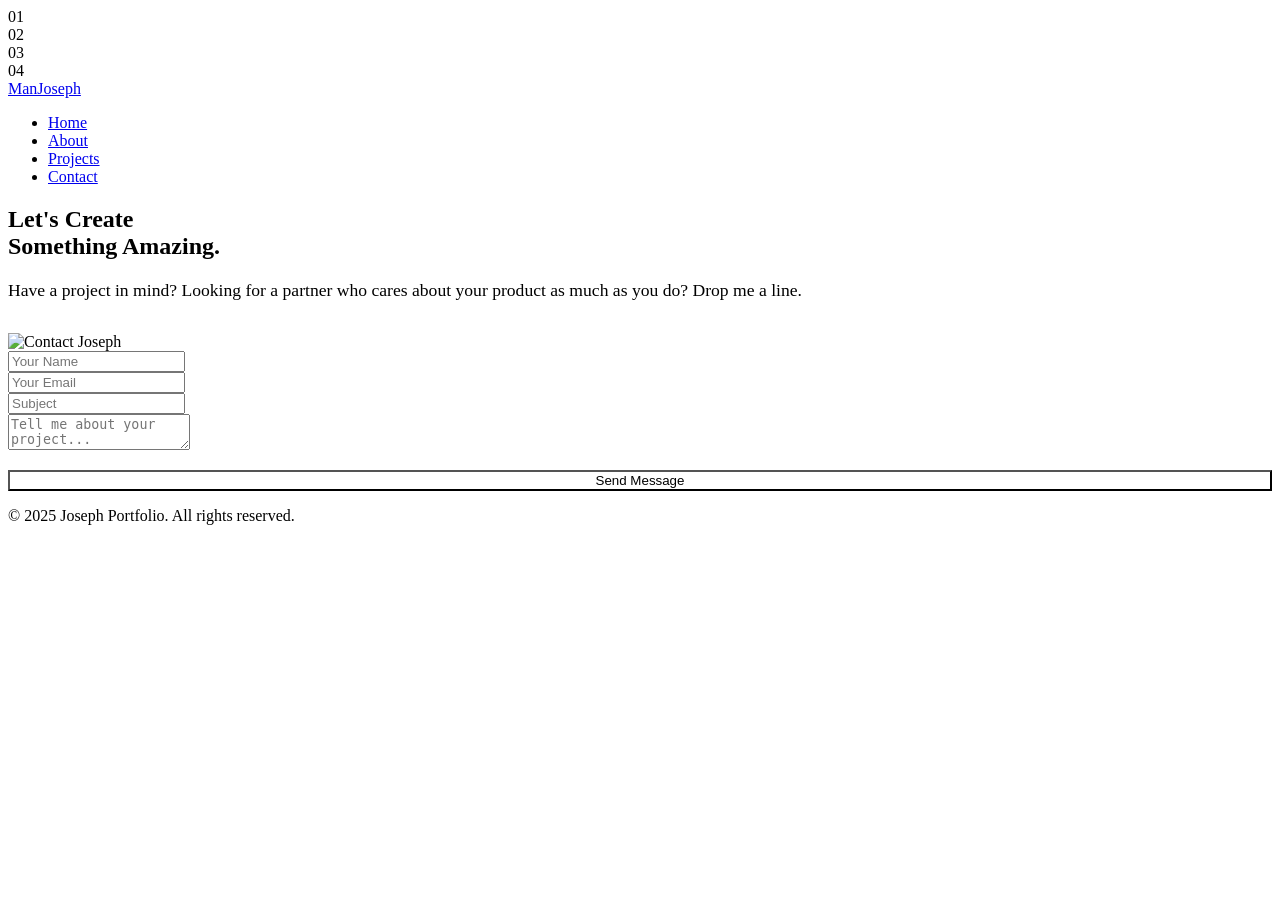
==== contacts.html @ 35edd98f "Update showcased projects to MYESolution, Hameau des Jeunes, and My Portfolio" ====
<!DOCTYPE html>
<html lang="en">
<head>
    <meta charset="UTF-8">
    <meta name="viewport" content="width=device-width, initial-scale=1.0">
    <link rel="apple-touch-icon" sizes="180x180" href="favs/apple-touch-icon.png">
    <link rel="icon" type="image/png" sizes="32x32" href="favs/favicon-32x32.png">
    <link rel="icon" type="image/png" sizes="16x16" href="favs/favicon-16x16.png">
    <link rel="icon" href="favs/favicon.ico">
    <title>Contact Me - Joseph Portfolio</title>
    <link rel="stylesheet" href="https://cdnjs.cloudflare.com/ajax/libs/font-awesome/7.0.1/css/all.min.css">
    <link rel="stylesheet" href="styles.css">
    <script src="https://cdnjs.cloudflare.com/ajax/libs/dompurify/2.4.0/purify.min.js"></script>
    <script type="text/javascript"
        src="https://cdn.jsdelivr.net/npm/@emailjs/browser@4/dist/email.min.js">
    </script>
    <script type="text/javascript">
        (function(){
            emailjs.init({
                publicKey: "JKE67ChogsgQmT72n",
            });
        })();
    </script>
</head>
<body>
    <!-- Fixed Sidebars -->
    <div class="side-socials">
        <a href="https://github.com/ManJoseph" target="_blank"><i class="fa-brands fa-github"></i></a>
        <a href="https://www.linkedin.com/in/manjoseph/" target="_blank"><i class="fa-brands fa-linkedin-in"></i></a>
        <a href="mailto:josephmanizabayo7@gmail.com"><i class="fa-solid fa-envelope"></i></a>
    </div>

    <!-- Added data-target but contacts usually doesn't have sections? 
         Kept it simple or mapped to sections if they existed. 
         Since contact is one page, maybe map to parts of it or just static.
         User wanted "numbers to slide". Assuming purely scroll spy if sections exist. 
    -->
    <div class="page-progress">
        <div class="progress-item">01</div>
        <div class="progress-item">02</div>
        <div class="progress-item">03</div>
        <div class="progress-item active" data-target=".contact-hero">04</div>
    </div>

    <!-- Navigation -->
    <nav class="navbar">
        <a href="index.html" class="logo">ManJoseph</a>
        <div class="hamburger">
            <i class="fa-solid fa-bars"></i>
        </div>
        <ul class="nav-links">
            <li><a href="index.html#home">Home</a></li>
            <li><a href="index.html#about">About</a></li>
            <li><a href="projects.html">Projects</a></li>
            <li><a href="contacts.html" class="active">Contact</a></li>
        </ul>
    </nav>

    <section class="contact-hero reveal active">
        <!-- Split Layout: Content Left, Form Right -->
         <div class="contact-content">
            <h1>Let's Create<br>Something Amazing.</h1>
            <p style="color: var(--text-muted); margin-bottom: 2rem; font-size: 1.1rem;">
                Have a project in mind? Looking for a partner who cares about your product as much as you do? Drop me a line.
            </p>
            <!-- Restored Contact Image -->
            <div class="contact-visual">
                <img src="profile-contacts.jpg" alt="Contact Joseph" class="contact-img">
            </div>
         </div>

        <div class="contact-form-container">
            <form class="contact-form" id="contactForm" method="POST">
                <div class="form-group">
                    <input type="text" 
                           id="name" 
                           name="name" 
                           placeholder="Your Name" 
                           pattern="^[a-zA-Z\s]{2,50}$"
                           title="Please enter a valid name (2-50 characters, letters only)"
                           required>
                </div>
                <div class="form-group">
                    <input type="email" 
                           id="email" 
                           name="email" 
                           placeholder="Your Email"
                           pattern="[a-z0-9._%+-]+@[a-z0-9.-]+\.[a-z]{2,}$"
                           title="Please enter a valid email address"
                           required>
                </div>
                <div class="form-group">
                    <input type="text" 
                           id="subject" 
                           name="subject" 
                           placeholder="Subject"
                           maxlength="100"
                           pattern="^[a-zA-Z0-9\s\-_,\.]{2,100}$"
                           title="Please enter a valid subject (2-100 characters)"
                           required>
                </div>
                <div class="form-group">
                    <textarea id="message" 
                              name="message" 
                              placeholder="Tell me about your project..."
                              maxlength="1000"
                              required></textarea>
                </div>
                <button type="submit" class="cta-button" style="background: transparent; width: 100%; margin-top: 1rem;">Send Message</button>
            </form>
        </div>
    </section>

    <!-- Restored Footer with Social Links -->
    <footer>
        <p>&copy; 2025 Joseph Portfolio. All rights reserved.</p>
        <div class="social-links">
            <a href="https://github.com/ManJoseph" target="_blank"><i class="fa-brands fa-github"></i></a>
            <a href="https://www.linkedin.com/in/manjoseph/" target="_blank"><i class="fa-brands fa-linkedin-in"></i></a>
            <a href="https://www.instagram.com/man.jo.se.ph/" target="_blank"><i class="fa-brands fa-instagram"></i></a>
            <a href="https://wa.me/250784461730?text=Hello%20I%20found%20your%20website!" target="_blank"><i class="fa-brands fa-whatsapp"></i></a>
        </div>
    </footer>

    <!-- Toast Container -->
    <div class="toast-container"></div>
    <script src="contacts.js"></script>
    <script src="script.js"></script>
</body>
</html>
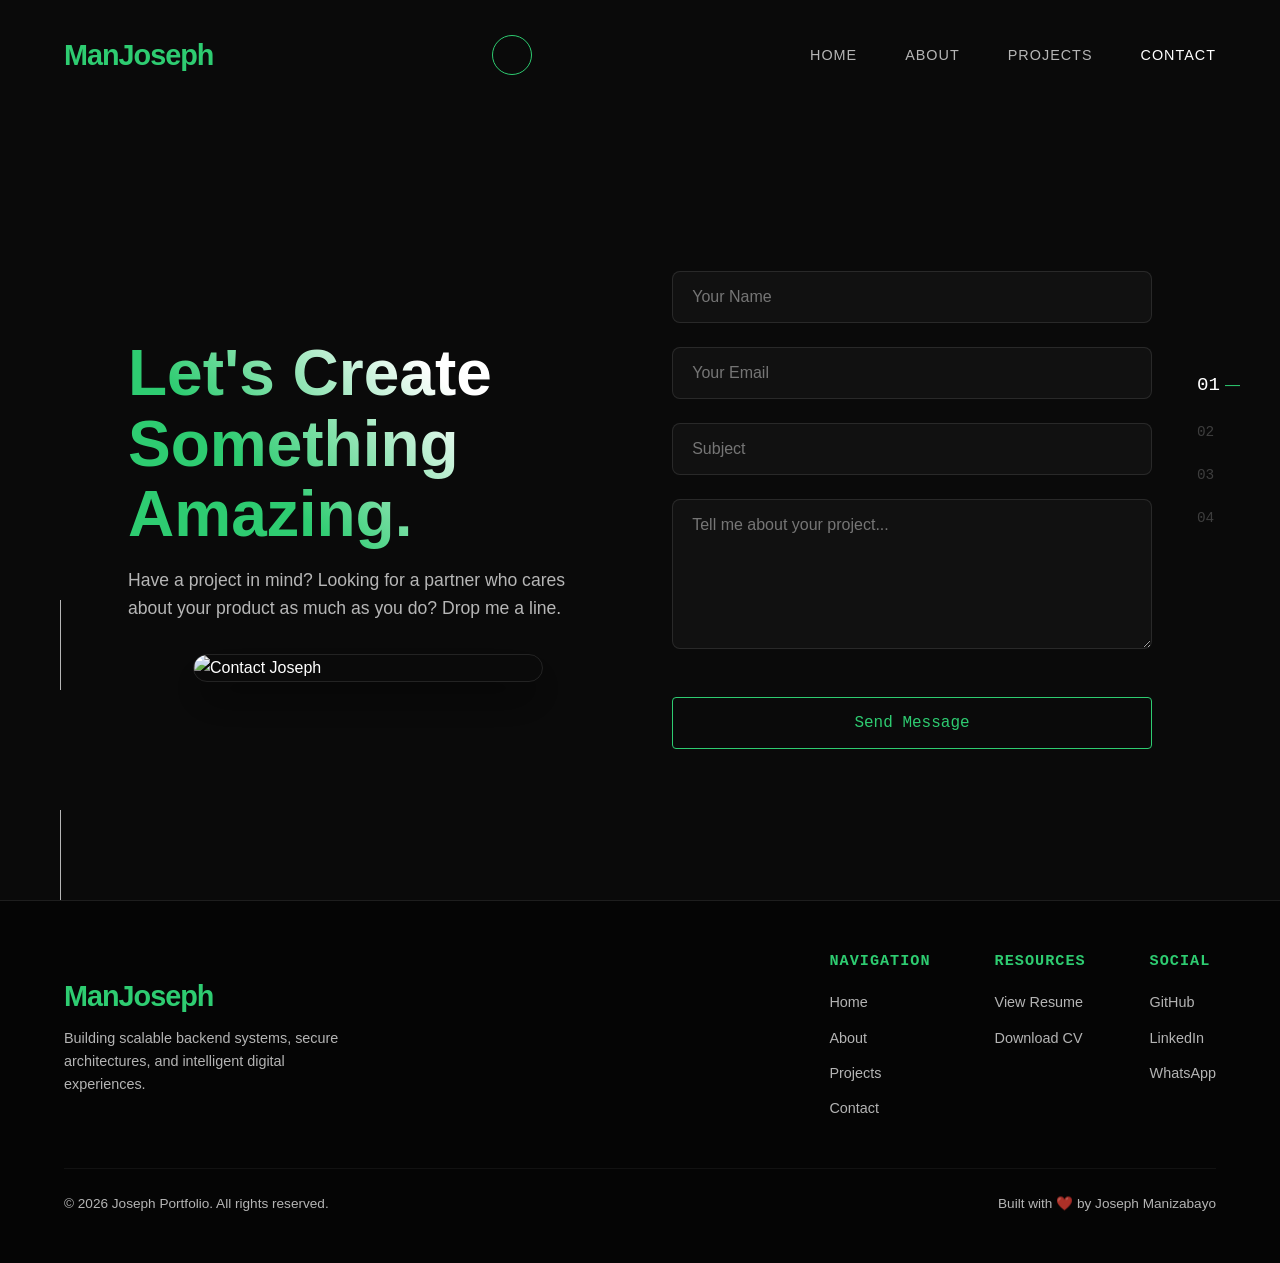
==== commit 5e7c245f: "Expand portfolio: add experience, skills, certifications, timeline, FAQs, and dark/light theme toggl" ====
--- a/contacts.html
+++ b/contacts.html
@@ -45,8 +45,13 @@
     <!-- Navigation -->
     <nav class="navbar">
         <a href="index.html" class="logo">ManJoseph</a>
-        <div class="hamburger">
-            <i class="fa-solid fa-bars"></i>
+        <div class="nav-actions">
+            <button id="themeToggle" class="theme-toggle-btn" aria-label="Toggle theme">
+                <i class="fa-solid fa-sun"></i>
+            </button>
+            <div class="hamburger">
+                <i class="fa-solid fa-bars"></i>
+            </div>
         </div>
         <ul class="nav-links">
             <li><a href="index.html#home">Home</a></li>
@@ -111,14 +116,43 @@
         </div>
     </section>
 
-    <!-- Restored Footer with Social Links -->
+    <!-- Expanded Footer -->
     <footer>
-        <p>&copy; 2025 Joseph Portfolio. All rights reserved.</p>
-        <div class="social-links">
-            <a href="https://github.com/ManJoseph" target="_blank"><i class="fa-brands fa-github"></i></a>
-            <a href="https://www.linkedin.com/in/manjoseph/" target="_blank"><i class="fa-brands fa-linkedin-in"></i></a>
-            <a href="https://www.instagram.com/man.jo.se.ph/" target="_blank"><i class="fa-brands fa-instagram"></i></a>
-            <a href="https://wa.me/250784461730?text=Hello%20I%20found%20your%20website!" target="_blank"><i class="fa-brands fa-whatsapp"></i></a>
+        <div class="footer-content">
+            <div class="footer-brand">
+                <a href="index.html" class="logo">ManJoseph</a>
+                <p>Building scalable backend systems, secure architectures, and intelligent digital experiences.</p>
+            </div>
+            <div class="footer-links-grid">
+                <div class="footer-col">
+                    <h4>Navigation</h4>
+                    <ul>
+                        <li><a href="index.html#home">Home</a></li>
+                        <li><a href="index.html#about">About</a></li>
+                        <li><a href="projects.html">Projects</a></li>
+                        <li><a href="contacts.html">Contact</a></li>
+                    </ul>
+                </div>
+                <div class="footer-col">
+                    <h4>Resources</h4>
+                    <ul>
+                        <li><a href="resume.pdf" target="_blank">View Resume</a></li>
+                        <li><a href="resume.pdf" download>Download CV</a></li>
+                    </ul>
+                </div>
+                <div class="footer-col">
+                    <h4>Social</h4>
+                    <ul>
+                        <li><a href="https://github.com/ManJoseph" target="_blank">GitHub</a></li>
+                        <li><a href="https://www.linkedin.com/in/manjoseph/" target="_blank">LinkedIn</a></li>
+                        <li><a href="https://wa.me/250784461730" target="_blank">WhatsApp</a></li>
+                    </ul>
+                </div>
+            </div>
+        </div>
+        <div class="footer-bottom">
+            <p>&copy; 2026 Joseph Portfolio. All rights reserved.</p>
+            <p>Built with ❤️ by Joseph Manizabayo</p>
         </div>
     </footer>
 
--- a/styles.css
+++ b/styles.css
@@ -0,0 +1,1196 @@
+*{margin: 0;
+padding: 0;
+box-sizing: border-box;
+font-family: 'Segoe UI', sans-serif; }
+
+:root{
+    --dark-bg: #0a0a0a;
+    --darker-bg: #050505;
+    --accent: #2ecc71;
+    --accent-glow: rgba(46, 204, 113, 0.4);
+    --text: #ffffff;
+    --text-muted: rgba(255, 255, 255, 0.7);
+    --card-bg: rgba(255,255,255,0.03);
+    --card-border: rgba(255,255,255,0.05);
+}
+
+html {
+    scroll-behavior: smooth;
+}
+
+body{
+    background-color: var(--dark-bg);
+    color: var(--text);
+    line-height: 1.6;
+    overflow-x: hidden;
+}
+
+/* Custom Scrollbar */
+::-webkit-scrollbar {
+    width: 8px;
+}
+::-webkit-scrollbar-track {
+    background: var(--darker-bg); 
+}
+::-webkit-scrollbar-thumb {
+    background: #333; 
+    border-radius: 4px;
+}
+::-webkit-scrollbar-thumb:hover {
+    background: var(--accent); 
+}
+
+/* Navigation - Minimal */
+.navbar{
+  position: fixed;
+  top:0;
+  width: 100%;
+  padding: 2rem 5%;
+  display: flex;
+  justify-content: space-between;
+  align-items: center;
+  background: transparent;
+  z-index: 1000;
+  transition: all 0.3s ease;
+} 
+
+.navbar.scrolled {
+    background: rgba(10,10,10,0.9);
+    backdrop-filter: blur(10px);
+    padding: 1.5rem 5%;
+    border-bottom: 1px solid rgba(255,255,255,0.05);
+}
+
+.logo{
+    font-size:1.8rem;
+    font-weight:700;
+    color: var(--accent);
+    text-decoration: none;
+    letter-spacing: -1px;
+}
+
+/* ... */
+
+.hero h1 {
+    font-size: 5rem;
+    line-height: 1.1;
+    margin-bottom: 1.5rem;
+    font-weight: 800;
+    letter-spacing: -2px;
+    background: linear-gradient(45deg, var(--accent) 30%, #ffffff 70%);
+    -webkit-background-clip: text;
+    background-clip: text;
+    -webkit-text-fill-color: transparent;
+}
+
+/* ... */
+
+.project-title {
+    font-size: 3.5rem;
+    line-height: 1.1;
+    margin-bottom: 1.5rem;
+    background: linear-gradient(45deg, var(--accent) 30%, #ffffff 70%);
+    -webkit-background-clip: text;
+    background-clip: text;
+    -webkit-text-fill-color: transparent;
+}
+
+/* ... */
+
+.contact-hero h1 {
+     background: linear-gradient(45deg, var(--accent) 30%, #ffffff 70%);
+     -webkit-background-clip: text;
+    background-clip: text;
+     -webkit-text-fill-color: transparent;
+     font-size: 4rem;
+     line-height: 1.1;
+     margin-bottom: 1rem;
+}
+
+.nav-links{
+    display: flex;
+    gap: 3rem;
+    list-style: none;
+}
+
+.nav-links a{
+    color: var(--text-muted);
+    text-decoration: none;
+    font-weight: 500;
+    transition: all 0.3s ease;
+    font-size: 0.9rem;
+    text-transform: uppercase;
+    letter-spacing: 1px;
+}
+
+.nav-links a:hover, .nav-links a.active{
+    color: var(--text);
+}
+
+/* Fixed Sidebars */
+.side-socials {
+    position: fixed;
+    left: 40px;
+    bottom: 0;
+    width: 40px;
+    display: flex;
+    flex-direction: column;
+    align-items: center;
+    gap: 20px;
+    z-index: 100;
+}
+
+.side-socials::before {
+    content: '';
+    width: 1px;
+    height: 90px;
+    background-color: var(--text-muted);
+    display: block;
+    margin-bottom: 20px;
+}
+
+.side-socials::after {
+    content: '';
+    width: 1px;
+    height: 90px;
+    background-color: var(--text-muted);
+    display: block;
+    margin-top: 20px;
+}
+
+.side-socials a {
+    color: var(--text-muted);
+    font-size: 1.2rem;
+    transition: all 0.3s ease;
+}
+
+.side-socials a:hover {
+    color: var(--accent);
+    transform: translateY(-3px);
+}
+
+/* Footer */
+footer{
+    background: var(--darker-bg);
+    padding: 3rem 5%;
+    text-align:center;
+    border-top: 1px solid rgba(255,255,255,0.1);
+}
+
+.social-links{
+    margin-top: 1.5rem;
+    display: flex;
+    justify-content: center;
+    gap: 2rem;
+}
+
+.social-links a {
+    color: var(--text-muted);
+    font-size: 1.5rem;
+    transition: all 0.3s ease;
+    display: flex;
+    align-items: center;
+    justify-content: center;
+    width: 45px;
+    height: 45px;
+    border-radius: 50%;
+    border: 1px solid rgba(255,255,255,0.1);
+    background: rgba(255,255,255,0.05);
+}
+
+.social-links a:hover {
+    color: var(--accent);
+    border-color: var(--accent);
+    transform: translateY(-5px);
+    box-shadow: 0 5px 15px var(--accent-glow);
+}
+
+.page-progress {
+    position: fixed;
+    right: 40px;
+    top: 50%;
+    transform: translateY(-50%);
+    display: flex;
+    flex-direction: column;
+    gap: 20px;
+    z-index: 100;
+}
+
+.progress-item {
+    font-family: 'Courier New', monospace;
+    font-size: 0.9rem;
+    color: var(--text-muted);
+    position: relative;
+    padding-right: 20px;
+    transition: all 0.3s ease;
+    cursor: default;
+    opacity: 0.3;
+}
+
+.progress-item::after {
+    content: '';
+    position: absolute;
+    right: 0;
+    top: 50%;
+    width: 0;
+    height: 1px;
+    background: var(--accent);
+    transition: all 0.3s ease;
+}
+
+.progress-item.active {
+    color: var(--text);
+    font-size: 1.2rem;
+    opacity: 1;
+}
+
+.progress-item.active::after {
+    width: 15px;
+}
+
+/* Animations */
+.reveal {
+    opacity: 0;
+    transform: translateY(30px);
+    transition: all 0.8s ease;
+}
+
+.reveal.active {
+    opacity: 1;
+    transform: translateY(0);
+}
+
+@keyframes float {
+    0%, 100% { transform: translateY(0); }
+    50% { transform: translateY(-15px); }
+}
+
+/* Hero Section */
+.hero {
+    min-height: 100vh;
+    display: flex;
+    align-items: center;
+    justify-content: center;
+    gap: 4rem;
+    padding: 120px 10% 0; 
+    background: radial-gradient(circle at 80% 20%, rgba(46, 204, 113, 0.1) 0%, transparent 40%);
+    position: relative;
+    text-align: left;
+}
+
+.hero-content {
+    flex: 1;
+    max-width: 600px;
+}
+
+.hero-image-container {
+    flex: 0.8;
+    display: flex;
+    justify-content: center;
+    align-items: center;
+    position: relative;
+}
+
+.profile-img {
+    width: 350px;
+    height: 350px;
+    border-radius: 50%;
+    object-fit: cover;
+    border: 3px solid var(--accent);
+    box-shadow: 0 0 50px var(--accent-glow);
+    animation: float 6s ease-in-out infinite;
+    filter: grayscale(20%);
+    transition: all 0.3s ease;
+}
+
+.profile-img:hover {
+    filter: none;
+    transform: scale(1.02);
+}
+
+.hero-greeting {
+    color: var(--accent);
+    font-family: 'Courier New', monospace;
+    font-size: 1.1rem;
+    margin-bottom: 1.5rem;
+}
+
+.hero h1 {
+    font-size: 5rem;
+    line-height: 1.1;
+    margin-bottom: 1.5rem;
+    font-weight: 800;
+    letter-spacing: -2px;
+}
+
+.hero-subtitle {
+    font-size: 1.2rem;
+    color: var(--text-muted);
+    max-width: 500px;
+    margin-bottom: 3rem;
+}
+
+.cta-button {
+    display: inline-block;
+    padding: 1rem 2.5rem;
+    border: 1px solid var(--accent);
+    color: var(--accent);
+    border-radius: 4px;
+    text-decoration: none;
+    font-family: 'Courier New', monospace;
+    font-size: 1rem;
+    transition: all 0.3s ease;
+}
+
+.cta-button:hover {
+    background: rgba(46, 204, 113, 0.1);
+    box-shadow: 0 0 20px var(--accent-glow);
+}
+
+/* Immersive Section Styles */
+.immersive-section {
+    min-height: 100vh;
+    padding: 5rem 10%;
+    display: flex;
+    flex-direction: column;
+    justify-content: center;
+}
+
+.immersive-section h2 {
+    font-size: 3rem;
+    margin-bottom: 4rem;
+    position: relative;
+    display: inline-block;
+}
+
+.immersive-section h2::before {
+    content: '01.'; 
+    position: absolute;
+    top: -20px;
+    left: -30px;
+    font-size: 1.5rem;
+    font-family: 'Courier New', monospace;
+    color: var(--accent);
+}
+
+/* Grid Layouts for Skills/Certs */
+.skills-grid {
+    display: grid;
+    grid-template-columns: repeat(auto-fit, minmax(280px, 1fr));
+    gap: 2rem;
+}
+
+.skill-card {
+    padding: 2.5rem;
+    background: var(--card-bg);
+    border: 1px solid var(--card-border);
+    border-radius: 4px;
+    transition: all 0.3s ease;
+}
+
+.skill-card:hover {
+    transform: translateY(-5px);
+    border-color: var(--accent);
+    background: rgba(46, 204, 113, 0.05);
+}
+
+.skill-card i {
+    font-size: 2.5rem;
+    color: var(--accent);
+    margin-bottom: 1.5rem;
+}
+
+/* Project Showcase Styles */
+/* Project Showcase Styles */
+.project-showcase {
+    min-height: 100vh;
+    padding: 0 10%;
+    display: flex;
+    align-items: center;
+    gap: 4rem;
+    border-bottom: 1px solid rgba(255,255,255,0.02);
+}
+
+.project-showcase:first-of-type {
+    padding-top: 120px; /* Clear fixed navbar */
+}
+
+.project-showcase:nth-child(even) {
+    flex-direction: row-reverse;
+}
+
+.showcase-content {
+    flex: 1;
+}
+
+.project-label {
+    color: var(--accent);
+    font-family: 'Courier New', monospace;
+    font-size: 1rem;
+    margin-bottom: 1rem;
+    display: block;
+}
+
+.project-title {
+    font-size: 3.5rem;
+    line-height: 1.1;
+    margin-bottom: 1.5rem;
+}
+
+.project-desc {
+    color: var(--text-muted);
+    font-size: 1.1rem;
+    margin-bottom: 2rem;
+}
+
+.project-tech {
+    display: flex;
+    flex-wrap: wrap;
+    gap: 1rem;
+    margin-bottom: 3rem;
+}
+
+.tech-pill {
+    padding: 0.5rem 1.2rem;
+    border-radius: 50px;
+    background: rgba(255,255,255,0.05);
+    color: var(--text-muted);
+    font-size: 0.9rem;
+    border: 1px solid rgba(255,255,255,0.05);
+    transition: all 0.2s ease;
+}
+
+.tech-pill:hover {
+    border-color: var(--accent);
+    color: var(--accent);
+}
+
+.showcase-image {
+    flex: 1.2;
+    position: relative;
+}
+
+.showcase-img {
+    width: 100%;
+    border-radius: 4px;
+    box-shadow: 0 20px 50px rgba(0,0,0,0.5);
+    filter: grayscale(20%) brightness(0.9);
+    transition: all 0.5s ease;
+    border: 1px solid rgba(255,255,255,0.05);
+}
+
+.project-showcase:hover .showcase-img {
+    filter: none;
+    transform: scale(1.02);
+}
+
+/* Contact Styles */
+.contact-hero {
+    min-height: 100vh;
+    display: flex;
+    align-items: center;
+    justify-content: center;
+    padding: 120px 10% 0; /* Add top padding */
+    gap: 4rem;
+}
+
+.contact-content {
+    flex: 1;
+    max-width: 600px;
+}
+
+.contact-visual {
+    flex: 0.8;
+    display: flex;
+    justify-content: center; /* Center the image */
+    align-items: center;
+    margin-top: 2rem; /* Spacing from text */
+}
+
+.contact-img {
+    width: 100%;
+    max-width: 350px; /* Limit image size */
+    border-radius: 20px;
+    box-shadow: 0 20px 40px rgba(0,0,0,0.5);
+    border: 1px solid rgba(255,255,255,0.1);
+    filter: grayscale(20%);
+    transition: all 0.3s ease;
+}
+
+.contact-img:hover {
+    filter: none;
+    transform: translateY(-5px);
+}
+
+.contact-form-container {
+    flex: 1; /* Allow sharing space */
+    width: 100%;
+    max-width: 600px;
+}
+
+.form-group {
+    margin-bottom: 1.5rem;
+}
+
+.form-group input, .form-group textarea {
+    width: 100%;
+    background: rgba(255, 255, 255, 0.03); /* Subtle background */
+    border: 1px solid rgba(255, 255, 255, 0.1); /* Subtle border all around */
+    border-radius: 8px; /* Soft corners */
+    padding: 1rem 1.2rem; /* Comfortable padding */
+    color: var(--text);
+    font-size: 1rem;
+    transition: all 0.3s ease;
+    font-family: inherit;
+}
+
+.form-group textarea {
+    min-height: 150px;
+    resize: vertical;
+}
+
+.form-group input:focus, .form-group textarea:focus {
+    background: rgba(255, 255, 255, 0.05);
+    border-color: var(--accent);
+    box-shadow: 0 0 15px rgba(46, 204, 113, 0.1); /* Glow effect */
+    outline: none;
+    transform: translateY(-2px); /* Slight lift */
+}
+
+.form-group input::placeholder, .form-group textarea::placeholder {
+    color: var(--text-muted);
+    opacity: 0.6;
+}
+
+/* Toast Notification Styles */
+.toast-container {
+    position: fixed;
+    top: 20px;
+    right: 20px;
+    z-index: 2000;
+}
+.toast {
+    background: rgba(10, 10, 10, 0.95);
+    backdrop-filter: blur(10px);
+    padding: 1rem 2rem;
+    border-radius: 4px;
+    border-left: 4px solid var(--accent);
+    color: var(--text);
+    margin-bottom: 10px;
+    transform: translateX(150%);
+    transition: all 0.5s cubic-bezier(0.68, -0.55, 0.265, 1.35);
+    display: flex;
+    align-items: center;
+    gap: 15px;
+    box-shadow: 0 10px 30px rgba(0,0,0,0.5);
+}
+.toast.show { transform: translateX(0); }
+.toast i { font-size: 1.2rem; color: var(--accent); }
+.toast.error { border-left-color: #e74c3c; }
+.toast.error i { color: #e74c3c; }
+
+/* Responsive */
+/* Responsive */
+/* Tablet & Small Desktop */
+@media (max-width: 1024px) {
+    .side-socials, .page-progress { display: none; }
+    .hero, .immersive-section, .project-showcase, .contact-hero { padding: 5rem 5%; }
+    .hero h1 { font-size: 3.5rem; }
+    .project-showcase, .project-showcase:nth-child(even) { flex-direction: column-reverse; gap: 3rem; text-align: left; }
+    .showcase-image { width: 100%; }
+}
+
+/* Mobile Navigation & Layout */
+.hamburger {
+    display: none;
+    cursor: pointer;
+    font-size: 1.5rem;
+    color: var(--accent);
+    z-index: 1001;
+}
+
+@media (max-width: 768px) {
+    /* Navigation */
+    .hamburger {
+        display: block;
+    }
+
+    .nav-links {
+        position: fixed;
+        right: -100%;
+        top: 0;
+        height: 100vh;
+        width: 70%;
+        background: rgba(10, 10, 10, 0.98);
+        backdrop-filter: blur(10px);
+        flex-direction: column;
+        justify-content: center;
+        align-items: center;
+        transition: right 0.4s ease;
+        z-index: 1000;
+        border-left: 1px solid rgba(255,255,255,0.05);
+        gap: 2rem;
+        padding-top: 60px; /* Space for X icon if needed */
+    }
+
+    .nav-links.active {
+        right: 0;
+    }
+
+    .nav-links li {
+        opacity: 0; /* Animate in */
+        transform: translateX(20px);
+    }
+    
+    .nav-links.active li {
+        animation: navLinkFade 0.5s ease forwards 0.3s;
+    }
+
+    /* Hero Section */
+    .hero {
+        flex-direction: column-reverse;
+        padding-top: 100px;
+        text-align: center;
+        gap: 2rem;
+    }
+
+    .hero-content {
+        width: 100%;
+    }
+
+    .hero-image-container {
+        width: 100%;
+    }
+
+    .profile-img {
+        width: 250px;
+        height: 250px;
+    }
+
+    .hero h1 {
+        font-size: 2.8rem;
+    }
+
+    /* Immersive Sections */
+    .immersive-section h2 {
+        font-size: 2.2rem;
+        margin-bottom: 2rem;
+    }
+
+    .skills-grid {
+        grid-template-columns: 1fr; /* Stack cards */
+    }
+
+    /* Projects */
+    .project-title {
+        font-size: 2.2rem;
+    }
+    
+    .project-tech {
+        justify-content: center;
+    }
+
+    /* Contact */
+    .contact-hero {
+        flex-direction: column;
+        padding-top: 100px;
+    }
+
+    .contact-hero h1 {
+        font-size: 2.5rem;
+    }
+
+    .contact-visual {
+        display: none; /* Often cleaner to hide decorative images on mobile contact forms, or stack them */
+    }
+
+    .contact-content, .contact-form-container {
+        max-width: 100%;
+    }
+}
+
+@keyframes navLinkFade {
+    from {
+        opacity: 0;
+        transform: translateX(50px);
+    }
+    to {
+        opacity: 1;
+        transform: translateX(0);
+    }
+}
+
+/* ==========================================
+   GLOBAL TRANSITIONS & THEME SWITCHING
+   ========================================== */
+html, body, section, nav, .navbar, .skill-card, .skills-category-card, .project-showcase, .contact-form, input, textarea, footer, .progress-item, .side-socials a, .logo, .nav-links a, .theme-toggle-btn, .faq-item, .cert-card {
+    transition: background-color 0.4s ease, color 0.4s ease, border-color 0.4s ease, box-shadow 0.4s ease, transform 0.3s ease;
+}
+
+[data-theme="light"] {
+    --dark-bg: #f9fbfd;
+    --darker-bg: #f0f4f8;
+    --accent: #2ecc71;
+    --accent-glow: rgba(46, 204, 113, 0.2);
+    --text: #1e293b;
+    --text-muted: #64748b;
+    --card-bg: rgba(255, 255, 255, 0.8);
+    --card-border: rgba(0, 0, 0, 0.08);
+}
+
+[data-theme="light"] ::-webkit-scrollbar-thumb {
+    background: #ccc;
+}
+
+/* Nav Actions Container */
+.nav-actions {
+    display: flex;
+    align-items: center;
+    gap: 1.5rem;
+}
+
+/* Theme Toggle Button */
+.theme-toggle-btn {
+    background: transparent;
+    border: 1px solid var(--accent);
+    color: var(--accent);
+    width: 40px;
+    height: 40px;
+    border-radius: 50%;
+    cursor: pointer;
+    display: flex;
+    align-items: center;
+    justify-content: center;
+    font-size: 1.1rem;
+    z-index: 1001;
+}
+.theme-toggle-btn:hover {
+    background: rgba(46, 204, 113, 0.1);
+    box-shadow: 0 0 15px var(--accent-glow);
+    transform: scale(1.05);
+}
+
+/* Infinite Marquee */
+.marquee-container {
+    width: 100%;
+    overflow: hidden;
+    padding: 2.5rem 0;
+    background: var(--darker-bg);
+    border-top: 1px solid var(--card-border);
+    border-bottom: 1px solid var(--card-border);
+    position: relative;
+    margin-top: -1px;
+}
+.marquee-content {
+    display: flex;
+    gap: 4rem;
+    width: max-content;
+    animation: marquee 25s linear infinite;
+}
+.marquee-item {
+    display: flex;
+    align-items: center;
+    gap: 12px;
+    font-size: 1.25rem;
+    font-weight: 600;
+    color: var(--text-muted);
+    font-family: 'Courier New', monospace;
+}
+.marquee-item i {
+    font-size: 1.8rem;
+    color: var(--accent);
+}
+@keyframes marquee {
+    0% { transform: translateX(0); }
+    100% { transform: translateX(-50%); }
+}
+
+/* Experience Timeline */
+.timeline-container {
+    position: relative;
+    border-left: 2px solid var(--card-border);
+    padding-left: 30px;
+    margin-left: 10px;
+    margin-top: 2rem;
+}
+.timeline-item {
+    position: relative;
+    margin-bottom: 3.5rem;
+}
+.timeline-item:last-child {
+    margin-bottom: 0;
+}
+.timeline-dot {
+    position: absolute;
+    left: -41px;
+    top: 5px;
+    width: 20px;
+    height: 20px;
+    border-radius: 50%;
+    background: var(--dark-bg);
+    border: 3px solid var(--accent);
+    box-shadow: 0 0 10px var(--accent-glow);
+}
+.timeline-item:hover .timeline-dot {
+    background: var(--accent);
+    transform: scale(1.2);
+}
+.timeline-header {
+    display: flex;
+    justify-content: space-between;
+    align-items: flex-start;
+    flex-wrap: wrap;
+    gap: 10px;
+    margin-bottom: 0.8rem;
+}
+.timeline-role {
+    font-size: 1.4rem;
+    font-weight: 700;
+    color: var(--text);
+}
+.timeline-company {
+    color: var(--accent);
+    font-weight: 600;
+    font-size: 1.15rem;
+}
+.timeline-date {
+    font-family: 'Courier New', monospace;
+    font-size: 0.9rem;
+    color: var(--text-muted);
+}
+.timeline-desc {
+    color: var(--text-muted);
+    font-size: 1.05rem;
+    margin-bottom: 1rem;
+    max-width: 900px;
+}
+.timeline-desc ul {
+    margin-left: 1.2rem;
+    margin-top: 0.5rem;
+    display: flex;
+    flex-direction: column;
+    gap: 0.4rem;
+}
+
+/* Skills Categorized Grid */
+.skills-category-grid {
+    display: grid;
+    grid-template-columns: repeat(auto-fit, minmax(280px, 1fr));
+    gap: 2rem;
+    margin-top: 2rem;
+}
+.skills-category-card {
+    background: var(--card-bg);
+    border: 1px solid var(--card-border);
+    border-radius: 8px;
+    padding: 2rem;
+}
+.skills-category-card:hover {
+    border-color: var(--accent);
+    transform: translateY(-3px);
+    background: rgba(46, 204, 113, 0.02);
+}
+.skills-category-card h3 {
+    font-size: 1.25rem;
+    color: var(--accent);
+    margin-bottom: 1.2rem;
+    border-bottom: 1px solid var(--card-border);
+    padding-bottom: 0.5rem;
+}
+.skills-list {
+    list-style: none;
+    display: flex;
+    flex-direction: column;
+    gap: 0.8rem;
+}
+.skills-list li {
+    display: flex;
+    align-items: center;
+    gap: 10px;
+    color: var(--text-muted);
+    font-size: 1.05rem;
+}
+.skills-list li i {
+    color: var(--accent);
+    font-size: 0.9rem;
+}
+
+/* Certifications Cards */
+.certifications-grid {
+    display: grid;
+    grid-template-columns: repeat(auto-fit, minmax(280px, 1fr));
+    gap: 2rem;
+    margin-top: 2rem;
+}
+.cert-card {
+    background: var(--card-bg);
+    border: 1px solid var(--card-border);
+    border-radius: 8px;
+    padding: 1.8rem;
+    display: flex;
+    flex-direction: column;
+    justify-content: space-between;
+    height: 100%;
+}
+.cert-card:hover {
+    border-color: var(--accent);
+    background: rgba(46, 204, 113, 0.02);
+    transform: translateY(-4px);
+}
+.cert-header {
+    display: flex;
+    align-items: center;
+    gap: 15px;
+    margin-bottom: 1rem;
+}
+.cert-icon {
+    width: 48px;
+    height: 48px;
+    border-radius: 8px;
+    background: rgba(255,255,255,0.03);
+    display: flex;
+    align-items: center;
+    justify-content: center;
+    color: var(--accent);
+    font-size: 1.6rem;
+    border: 1px solid var(--card-border);
+    flex-shrink: 0;
+}
+[data-theme="light"] .cert-icon {
+    background: rgba(0,0,0,0.03);
+}
+.cert-title {
+    font-weight: 700;
+    font-size: 1.15rem;
+    color: var(--text);
+    line-height: 1.3;
+}
+.cert-org {
+    color: var(--text-muted);
+    font-size: 0.95rem;
+    margin-bottom: 0.3rem;
+}
+.cert-date {
+    font-family: 'Courier New', monospace;
+    font-size: 0.85rem;
+    color: var(--text-muted);
+}
+.cert-link {
+    align-self: flex-start;
+    margin-top: 1.2rem;
+    color: var(--accent);
+    text-decoration: none;
+    font-size: 0.9rem;
+    font-weight: 600;
+    display: flex;
+    align-items: center;
+    gap: 6px;
+}
+.cert-link:hover {
+    opacity: 0.8;
+}
+
+/* Milestone Timeline */
+.milestone-container {
+    position: relative;
+    max-width: 600px;
+    margin: 2rem auto 0;
+    padding: 1rem 0;
+}
+.milestone-item {
+    display: flex;
+    align-items: center;
+    justify-content: center;
+    flex-direction: column;
+    position: relative;
+    margin-bottom: 2rem;
+    text-align: center;
+}
+.milestone-item:last-child {
+    margin-bottom: 0;
+}
+.milestone-year {
+    font-family: 'Courier New', monospace;
+    font-size: 1.6rem;
+    font-weight: 700;
+    color: var(--accent);
+    background: var(--darker-bg);
+    padding: 0.4rem 1.4rem;
+    border-radius: 50px;
+    border: 1px solid var(--accent);
+    box-shadow: 0 0 15px var(--accent-glow);
+    z-index: 2;
+}
+.milestone-arrow {
+    color: var(--text-muted);
+    font-size: 1.4rem;
+    margin-top: 0.8rem;
+    animation: bounce 2s infinite;
+}
+.milestone-text {
+    font-size: 1.1rem;
+    font-weight: 500;
+    color: var(--text-muted);
+    margin-top: 0.6rem;
+    max-width: 450px;
+}
+@keyframes bounce {
+    0%, 100% { transform: translateY(0); }
+    50% { transform: translateY(6px); }
+}
+
+/* FAQ Accordion */
+.faq-container {
+    max-width: 800px;
+    margin: 2rem auto 0;
+    display: flex;
+    flex-direction: column;
+    gap: 1rem;
+}
+.faq-item {
+    background: var(--card-bg);
+    border: 1px solid var(--card-border);
+    border-radius: 8px;
+    overflow: hidden;
+}
+.faq-question {
+    padding: 1.25rem 2rem;
+    display: flex;
+    justify-content: space-between;
+    align-items: center;
+    cursor: pointer;
+    font-weight: 600;
+    font-size: 1.1rem;
+    user-select: none;
+}
+.faq-answer {
+    max-height: 0;
+    overflow: hidden;
+    transition: max-height 0.4s cubic-bezier(0, 1, 0, 1), padding 0.3s ease;
+    padding: 0 2rem;
+    color: var(--text-muted);
+    font-size: 1rem;
+    line-height: 1.6;
+}
+.faq-item.active {
+    border-color: var(--accent);
+    background: rgba(46, 204, 113, 0.01);
+}
+.faq-item.active .faq-answer {
+    max-height: 1000px;
+    padding-bottom: 1.25rem;
+    transition: max-height 0.8s cubic-bezier(1, 0, 1, 0);
+}
+.faq-icon {
+    transition: transform 0.3s ease;
+    color: var(--accent);
+}
+.faq-item.active .faq-icon {
+    transform: rotate(180deg);
+}
+
+/* Resume Section */
+.resume-actions {
+    display: flex;
+    justify-content: center;
+    gap: 1.5rem;
+    margin-top: 2rem;
+    flex-wrap: wrap;
+}
+
+/* GitHub Activity Layout */
+.github-stats-container {
+    display: flex;
+    flex-direction: column;
+    gap: 2rem;
+    align-items: center;
+    margin-top: 2rem;
+}
+.github-stats-container img {
+    max-width: 100%;
+    height: auto;
+    border-radius: 8px;
+}
+.github-stats-container img:hover {
+    transform: scale(1.01);
+}
+
+/* Professional Footer Expansion */
+.footer-content {
+    display: flex;
+    justify-content: space-between;
+    align-items: center;
+    flex-wrap: wrap;
+    gap: 2rem;
+    max-width: 1200px;
+    margin: 0 auto;
+    text-align: left;
+}
+.footer-brand {
+    max-width: 300px;
+}
+.footer-brand p {
+    font-size: 0.9rem;
+    color: var(--text-muted);
+    margin-top: 0.5rem;
+}
+.footer-links-grid {
+    display: flex;
+    gap: 4rem;
+    flex-wrap: wrap;
+}
+.footer-col h4 {
+    color: var(--accent);
+    font-family: 'Courier New', monospace;
+    font-size: 0.95rem;
+    text-transform: uppercase;
+    letter-spacing: 1px;
+    margin-bottom: 1rem;
+}
+.footer-col ul {
+    list-style: none;
+    display: flex;
+    flex-direction: column;
+    gap: 0.6rem;
+}
+.footer-col ul a {
+    color: var(--text-muted);
+    text-decoration: none;
+    font-size: 0.9rem;
+    transition: color 0.2s ease;
+}
+.footer-col ul a:hover {
+    color: var(--text);
+}
+.footer-bottom {
+    margin-top: 3rem;
+    padding-top: 1.5rem;
+    border-top: 1px solid var(--card-border);
+    display: flex;
+    justify-content: space-between;
+    align-items: center;
+    flex-wrap: wrap;
+    gap: 1rem;
+    color: var(--text-muted);
+    font-size: 0.85rem;
+}
+
+/* Override responsive behavior to handle theme button */
+@media (max-width: 768px) {
+    .nav-actions {
+        margin-right: 1.5rem;
+    }
+    .footer-content {
+        flex-direction: column;
+        text-align: center;
+    }
+    .footer-links-grid {
+        gap: 2rem;
+        justify-content: center;
+    }
+    .footer-bottom {
+        flex-direction: column;
+    }
+}
+
+
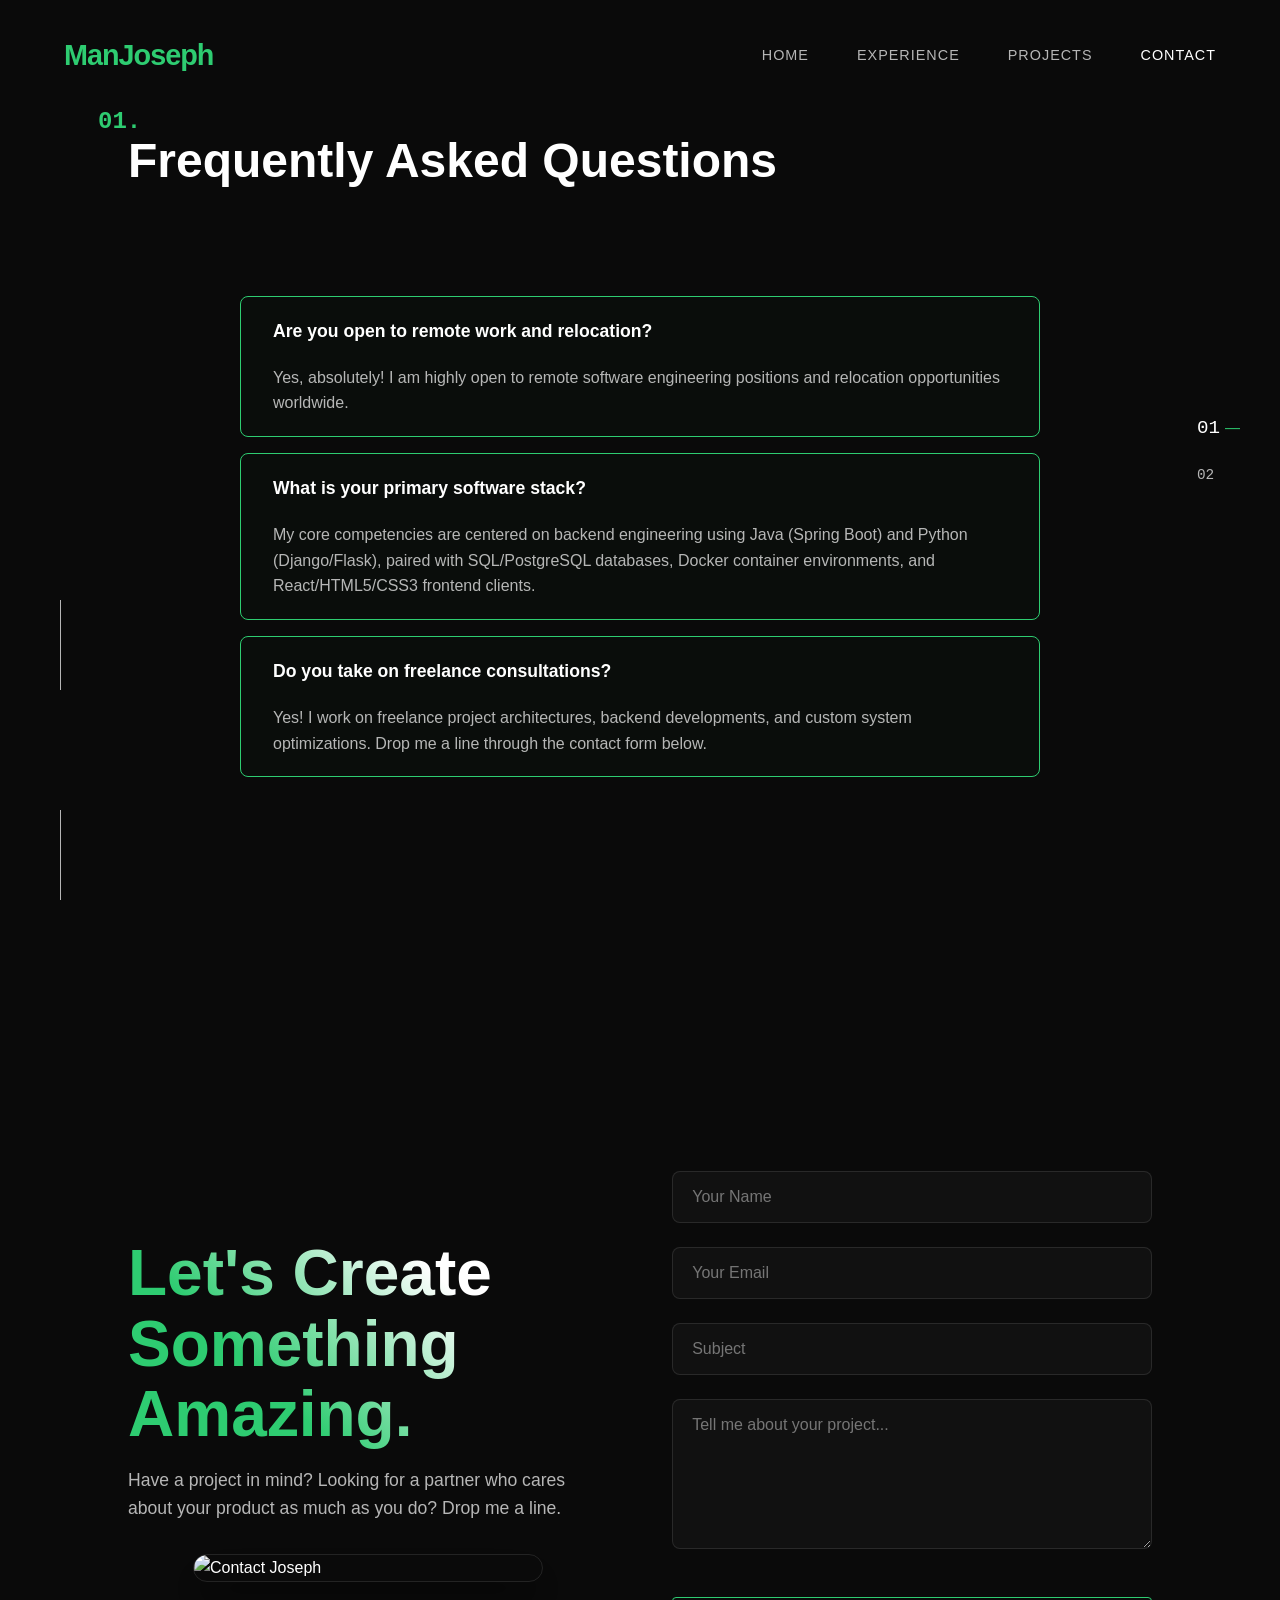
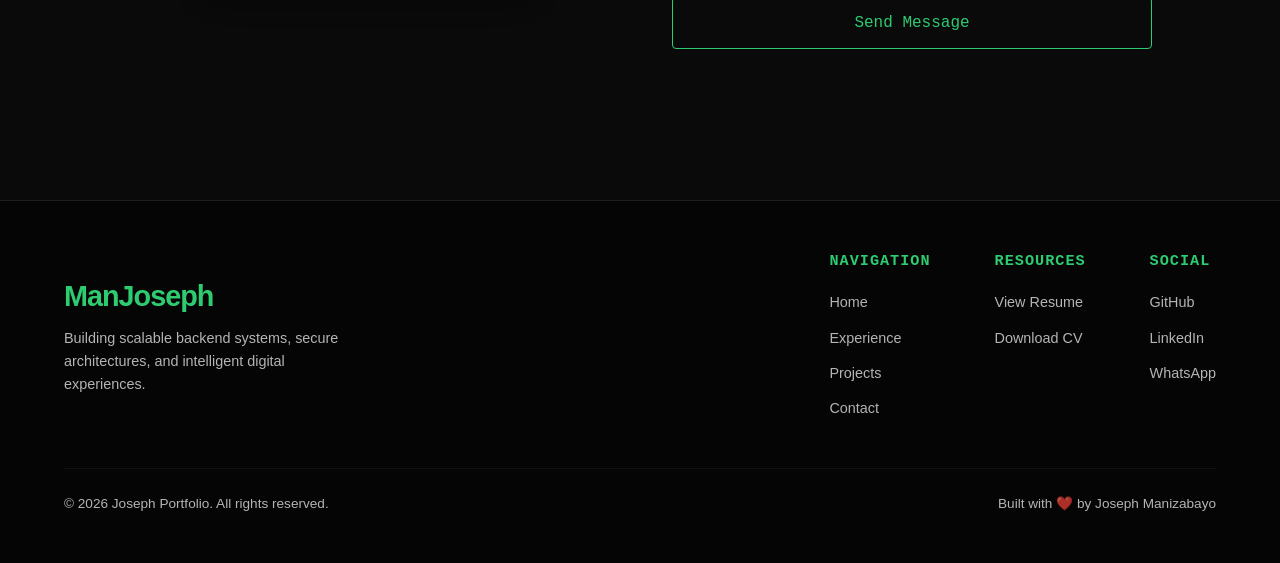
==== commit 1a3dcb01: "Reorganize portfolio into multi-page layout, add premium reveal animations, and enforce dark mode on" ====
--- a/contacts.html
+++ b/contacts.html
@@ -1,164 +1,201 @@
-<!DOCTYPE html>
-<html lang="en">
-<head>
-    <meta charset="UTF-8">
-    <meta name="viewport" content="width=device-width, initial-scale=1.0">
-    <link rel="apple-touch-icon" sizes="180x180" href="favs/apple-touch-icon.png">
-    <link rel="icon" type="image/png" sizes="32x32" href="favs/favicon-32x32.png">
-    <link rel="icon" type="image/png" sizes="16x16" href="favs/favicon-16x16.png">
-    <link rel="icon" href="favs/favicon.ico">
-    <title>Contact Me - Joseph Portfolio</title>
-    <link rel="stylesheet" href="https://cdnjs.cloudflare.com/ajax/libs/font-awesome/7.0.1/css/all.min.css">
-    <link rel="stylesheet" href="styles.css">
-    <script src="https://cdnjs.cloudflare.com/ajax/libs/dompurify/2.4.0/purify.min.js"></script>
-    <script type="text/javascript"
-        src="https://cdn.jsdelivr.net/npm/@emailjs/browser@4/dist/email.min.js">
-    </script>
-    <script type="text/javascript">
-        (function(){
-            emailjs.init({
-                publicKey: "JKE67ChogsgQmT72n",
-            });
-        })();
-    </script>
-</head>
-<body>
-    <!-- Fixed Sidebars -->
-    <div class="side-socials">
-        <a href="https://github.com/ManJoseph" target="_blank"><i class="fa-brands fa-github"></i></a>
-        <a href="https://www.linkedin.com/in/manjoseph/" target="_blank"><i class="fa-brands fa-linkedin-in"></i></a>
-        <a href="mailto:josephmanizabayo7@gmail.com"><i class="fa-solid fa-envelope"></i></a>
-    </div>
-
-    <!-- Added data-target but contacts usually doesn't have sections? 
-         Kept it simple or mapped to sections if they existed. 
-         Since contact is one page, maybe map to parts of it or just static.
-         User wanted "numbers to slide". Assuming purely scroll spy if sections exist. 
-    -->
-    <div class="page-progress">
-        <div class="progress-item">01</div>
-        <div class="progress-item">02</div>
-        <div class="progress-item">03</div>
-        <div class="progress-item active" data-target=".contact-hero">04</div>
-    </div>
-
-    <!-- Navigation -->
-    <nav class="navbar">
-        <a href="index.html" class="logo">ManJoseph</a>
-        <div class="nav-actions">
-            <button id="themeToggle" class="theme-toggle-btn" aria-label="Toggle theme">
-                <i class="fa-solid fa-sun"></i>
-            </button>
-            <div class="hamburger">
-                <i class="fa-solid fa-bars"></i>
-            </div>
-        </div>
-        <ul class="nav-links">
-            <li><a href="index.html#home">Home</a></li>
-            <li><a href="index.html#about">About</a></li>
-            <li><a href="projects.html">Projects</a></li>
-            <li><a href="contacts.html" class="active">Contact</a></li>
-        </ul>
-    </nav>
-
-    <section class="contact-hero reveal active">
-        <!-- Split Layout: Content Left, Form Right -->
-         <div class="contact-content">
-            <h1>Let's Create<br>Something Amazing.</h1>
-            <p style="color: var(--text-muted); margin-bottom: 2rem; font-size: 1.1rem;">
-                Have a project in mind? Looking for a partner who cares about your product as much as you do? Drop me a line.
-            </p>
-            <!-- Restored Contact Image -->
-            <div class="contact-visual">
-                <img src="profile-contacts.jpg" alt="Contact Joseph" class="contact-img">
-            </div>
-         </div>
-
-        <div class="contact-form-container">
-            <form class="contact-form" id="contactForm" method="POST">
-                <div class="form-group">
-                    <input type="text" 
-                           id="name" 
-                           name="name" 
-                           placeholder="Your Name" 
-                           pattern="^[a-zA-Z\s]{2,50}$"
-                           title="Please enter a valid name (2-50 characters, letters only)"
-                           required>
-                </div>
-                <div class="form-group">
-                    <input type="email" 
-                           id="email" 
-                           name="email" 
-                           placeholder="Your Email"
-                           pattern="[a-z0-9._%+-]+@[a-z0-9.-]+\.[a-z]{2,}$"
-                           title="Please enter a valid email address"
-                           required>
-                </div>
-                <div class="form-group">
-                    <input type="text" 
-                           id="subject" 
-                           name="subject" 
-                           placeholder="Subject"
-                           maxlength="100"
-                           pattern="^[a-zA-Z0-9\s\-_,\.]{2,100}$"
-                           title="Please enter a valid subject (2-100 characters)"
-                           required>
-                </div>
-                <div class="form-group">
-                    <textarea id="message" 
-                              name="message" 
-                              placeholder="Tell me about your project..."
-                              maxlength="1000"
-                              required></textarea>
-                </div>
-                <button type="submit" class="cta-button" style="background: transparent; width: 100%; margin-top: 1rem;">Send Message</button>
-            </form>
-        </div>
-    </section>
-
-    <!-- Expanded Footer -->
-    <footer>
-        <div class="footer-content">
-            <div class="footer-brand">
-                <a href="index.html" class="logo">ManJoseph</a>
-                <p>Building scalable backend systems, secure architectures, and intelligent digital experiences.</p>
-            </div>
-            <div class="footer-links-grid">
-                <div class="footer-col">
-                    <h4>Navigation</h4>
-                    <ul>
-                        <li><a href="index.html#home">Home</a></li>
-                        <li><a href="index.html#about">About</a></li>
-                        <li><a href="projects.html">Projects</a></li>
-                        <li><a href="contacts.html">Contact</a></li>
-                    </ul>
-                </div>
-                <div class="footer-col">
-                    <h4>Resources</h4>
-                    <ul>
-                        <li><a href="resume.pdf" target="_blank">View Resume</a></li>
-                        <li><a href="resume.pdf" download>Download CV</a></li>
-                    </ul>
-                </div>
-                <div class="footer-col">
-                    <h4>Social</h4>
-                    <ul>
-                        <li><a href="https://github.com/ManJoseph" target="_blank">GitHub</a></li>
-                        <li><a href="https://www.linkedin.com/in/manjoseph/" target="_blank">LinkedIn</a></li>
-                        <li><a href="https://wa.me/250784461730" target="_blank">WhatsApp</a></li>
-                    </ul>
-                </div>
-            </div>
-        </div>
-        <div class="footer-bottom">
-            <p>&copy; 2026 Joseph Portfolio. All rights reserved.</p>
-            <p>Built with ❤️ by Joseph Manizabayo</p>
-        </div>
-    </footer>
-
-    <!-- Toast Container -->
-    <div class="toast-container"></div>
-    <script src="contacts.js"></script>
-    <script src="script.js"></script>
-</body>
+<!DOCTYPE html>
+<html lang="en">
+<head>
+    <meta charset="UTF-8">
+    <meta name="viewport" content="width=device-width, initial-scale=1.0">
+    <link rel="apple-touch-icon" sizes="180x180" href="favs/apple-touch-icon.png">
+    <link rel="icon" type="image/png" sizes="32x32" href="favs/favicon-32x32.png">
+    <link rel="icon" type="image/png" sizes="16x16" href="favs/favicon-16x16.png">
+    <link rel="icon" href="favs/favicon.ico">
+    <title>Contact & FAQs - Joseph Portfolio</title>
+    <link rel="stylesheet" href="https://cdnjs.cloudflare.com/ajax/libs/font-awesome/7.0.1/css/all.min.css">
+    <link rel="stylesheet" href="styles.css">
+    <script src="https://cdnjs.cloudflare.com/ajax/libs/dompurify/2.4.0/purify.min.js"></script>
+    <script type="text/javascript"
+        src="https://cdn.jsdelivr.net/npm/@emailjs/browser@4/dist/email.min.js">
+    </script>
+    <script type="text/javascript">
+        (function(){
+            emailjs.init({
+                publicKey: "JKE67ChogsgQmT72n",
+            });
+        })();
+    </script>
+</head>
+<body>
+    <!-- Fixed Sidebars -->
+    <div class="side-socials">
+        <a href="https://github.com/ManJoseph" target="_blank"><i class="fa-brands fa-github"></i></a>
+        <a href="https://www.linkedin.com/in/manjoseph/" target="_blank"><i class="fa-brands fa-linkedin-in"></i></a>
+        <a href="mailto:josephmanizabayo7@gmail.com"><i class="fa-solid fa-envelope"></i></a>
+    </div>
+
+    <!-- Page Progress Mapping Sections -->
+    <div class="page-progress">
+        <div class="progress-item active" data-target="#faq">01</div>
+        <div class="progress-item" data-target="#contact">02</div>
+    </div>
+
+    <!-- Navigation -->
+    <nav class="navbar">
+        <a href="index.html" class="logo">ManJoseph</a>
+        <div class="hamburger">
+            <i class="fa-solid fa-bars"></i>
+        </div>
+        <ul class="nav-links">
+            <li><a href="index.html">Home</a></li>
+            <li><a href="experience.html">Experience</a></li>
+            <li><a href="projects.html">Projects</a></li>
+            <li><a href="contacts.html" class="active">Contact</a></li>
+        </ul>
+    </nav>
+
+    <!-- FAQ Accordion Section -->
+    <section id="faq" class="immersive-section reveal-up">
+        <h2>Frequently Asked Questions</h2>
+        <div class="faq-container">
+            <div class="faq-item reveal-left">
+                <div class="faq-question">
+                    <span>Are you open to remote work and relocation?</span>
+                    <i class="fa-solid fa-chevron-down faq-icon"></i>
+                </div>
+                <div class="faq-answer">
+                    <p>Yes, absolutely! I am highly open to remote software engineering positions and relocation opportunities worldwide.</p>
+                </div>
+            </div>
+            
+            <div class="faq-item reveal-right">
+                <div class="faq-question">
+                    <span>What is your primary software stack?</span>
+                    <i class="fa-solid fa-chevron-down faq-icon"></i>
+                </div>
+                <div class="faq-answer">
+                    <p>My core competencies are centered on backend engineering using Java (Spring Boot) and Python (Django/Flask), paired with SQL/PostgreSQL databases, Docker container environments, and React/HTML5/CSS3 frontend clients.</p>
+                </div>
+            </div>
+
+            <div class="faq-item reveal-left">
+                <div class="faq-question">
+                    <span>Do you take on freelance consultations?</span>
+                    <i class="fa-solid fa-chevron-down faq-icon"></i>
+                </div>
+                <div class="faq-answer">
+                    <p>Yes! I work on freelance project architectures, backend developments, and custom system optimizations. Drop me a line through the contact form below.</p>
+                </div>
+            </div>
+        </div>
+    </section>
+
+    <!-- Contact Form Section -->
+    <section id="contact" class="contact-hero reveal-up">
+        <!-- Split Layout: Content Left, Form Right -->
+         <div class="contact-content reveal-left">
+            <h1>Let's Create<br>Something Amazing.</h1>
+            <p style="color: var(--text-muted); margin-bottom: 2rem; font-size: 1.1rem;">
+                Have a project in mind? Looking for a partner who cares about your product as much as you do? Drop me a line.
+            </p>
+            <!-- Restored Contact Image -->
+            <div class="contact-visual">
+                <img src="profile-contacts.jpg" alt="Contact Joseph" class="contact-img">
+            </div>
+         </div>
+
+        <div class="contact-form-container reveal-right">
+            <form class="contact-form" id="contactForm" method="POST">
+                <div class="form-group">
+                    <input type="text" 
+                           id="name" 
+                           name="name" 
+                           placeholder="Your Name" 
+                           pattern="^[a-zA-Z\s]{2,50}$"
+                           title="Please enter a valid name (2-50 characters, letters only)"
+                           required>
+                </div>
+                <div class="form-group">
+                    <input type="email" 
+                           id="email" 
+                           name="email" 
+                           placeholder="Your Email"
+                           pattern="[a-z0-9._%+-]+@[a-z0-9.-]+\.[a-z]{2,}$"
+                           title="Please enter a valid email address"
+                           required>
+                </div>
+                <div class="form-group">
+                    <input type="text" 
+                           id="subject" 
+                           name="subject" 
+                           placeholder="Subject"
+                           maxlength="100"
+                           pattern="^[a-zA-Z0-9\s\-_,\.]{2,100}$"
+                           title="Please enter a valid subject (2-100 characters)"
+                           required>
+                </div>
+                <div class="form-group">
+                    <textarea id="message" 
+                               name="message" 
+                               placeholder="Tell me about your project..."
+                               maxlength="1000"
+                               required></textarea>
+                </div>
+                <button type="submit" class="cta-button" style="background: transparent; width: 100%; margin-top: 1rem;">Send Message</button>
+            </form>
+        </div>
+    </section>
+
+    <!-- Expanded Footer -->
+    <footer>
+        <div class="footer-content">
+            <div class="footer-brand">
+                <a href="index.html" class="logo">ManJoseph</a>
+                <p>Building scalable backend systems, secure architectures, and intelligent digital experiences.</p>
+            </div>
+            <div class="footer-links-grid">
+                <div class="footer-col">
+                    <h4>Navigation</h4>
+                    <ul>
+                        <li><a href="index.html">Home</a></li>
+                        <li><a href="experience.html">Experience</a></li>
+                        <li><a href="projects.html">Projects</a></li>
+                        <li><a href="contacts.html">Contact</a></li>
+                    </ul>
+                </div>
+                <div class="footer-col">
+                    <h4>Resources</h4>
+                    <ul>
+                        <li><a href="Joseph_Manizabayo_CV_2026.pdf" target="_blank">View Resume</a></li>
+                        <li><a href="Joseph_Manizabayo_CV_2026.pdf" download>Download CV</a></li>
+                    </ul>
+                </div>
+                <div class="footer-col">
+                    <h4>Social</h4>
+                    <ul>
+                        <li><a href="https://github.com/ManJoseph" target="_blank">GitHub</a></li>
+                        <li><a href="https://www.linkedin.com/in/manjoseph/" target="_blank">LinkedIn</a></li>
+                        <li><a href="https://wa.me/250784461730" target="_blank">WhatsApp</a></li>
+                    </ul>
+                </div>
+            </div>
+        </div>
+        <div class="footer-bottom">
+            <p>&copy; 2026 Joseph Portfolio. All rights reserved.</p>
+            <p>Built with ❤️ by Joseph Manizabayo</p>
+        </div>
+    </footer>
+
+    <!-- Toast Container -->
+    <div class="toast-container"></div>
+    <script src="contacts.js"></script>
+    <script src="script.js"></script>
+    <script>
+        // Inline script to handle click if script.js isn't caching or to ensure it works
+        document.querySelectorAll('.progress-item').forEach(item => {
+            item.addEventListener('click', function() {
+                const target = this.getAttribute('data-target');
+                if(target) {
+                    document.querySelector(target).scrollIntoView({behavior: 'smooth'});
+                }
+            });
+        });
+    </script>
+</body>
 </html>
--- a/styles.css
+++ b/styles.css
@@ -248,16 +248,35 @@
     width: 15px;
 }
 
-/* Animations */
-.reveal {
+/* Premium Scroll Reveal Animations */
+.reveal, .reveal-up {
     opacity: 0;
-    transform: translateY(30px);
-    transition: all 0.8s ease;
-}
-
-.reveal.active {
+    transform: translateY(40px);
+    transition: opacity 0.8s cubic-bezier(0.16, 1, 0.3, 1), transform 0.8s cubic-bezier(0.16, 1, 0.3, 1);
+}
+.reveal.active, .reveal-up.active {
     opacity: 1;
     transform: translateY(0);
+}
+
+.reveal-left {
+    opacity: 0;
+    transform: translateX(-40px);
+    transition: opacity 0.8s cubic-bezier(0.16, 1, 0.3, 1), transform 0.8s cubic-bezier(0.16, 1, 0.3, 1);
+}
+.reveal-left.active {
+    opacity: 1;
+    transform: translateX(0);
+}
+
+.reveal-right {
+    opacity: 0;
+    transform: translateX(40px);
+    transition: opacity 0.8s cubic-bezier(0.16, 1, 0.3, 1), transform 0.8s cubic-bezier(0.16, 1, 0.3, 1);
+}
+.reveal-right.active {
+    opacity: 1;
+    transform: translateX(0);
 }
 
 @keyframes float {
@@ -721,53 +740,10 @@
 }
 
 /* ==========================================
-   GLOBAL TRANSITIONS & THEME SWITCHING
+   GLOBAL TRANSITIONS
    ========================================== */
-html, body, section, nav, .navbar, .skill-card, .skills-category-card, .project-showcase, .contact-form, input, textarea, footer, .progress-item, .side-socials a, .logo, .nav-links a, .theme-toggle-btn, .faq-item, .cert-card {
+html, body, section, nav, .navbar, .skill-card, .skills-category-card, .project-showcase, .contact-form, input, textarea, footer, .progress-item, .side-socials a, .logo, .nav-links a, .faq-item, .cert-card {
     transition: background-color 0.4s ease, color 0.4s ease, border-color 0.4s ease, box-shadow 0.4s ease, transform 0.3s ease;
-}
-
-[data-theme="light"] {
-    --dark-bg: #f9fbfd;
-    --darker-bg: #f0f4f8;
-    --accent: #2ecc71;
-    --accent-glow: rgba(46, 204, 113, 0.2);
-    --text: #1e293b;
-    --text-muted: #64748b;
-    --card-bg: rgba(255, 255, 255, 0.8);
-    --card-border: rgba(0, 0, 0, 0.08);
-}
-
-[data-theme="light"] ::-webkit-scrollbar-thumb {
-    background: #ccc;
-}
-
-/* Nav Actions Container */
-.nav-actions {
-    display: flex;
-    align-items: center;
-    gap: 1.5rem;
-}
-
-/* Theme Toggle Button */
-.theme-toggle-btn {
-    background: transparent;
-    border: 1px solid var(--accent);
-    color: var(--accent);
-    width: 40px;
-    height: 40px;
-    border-radius: 50%;
-    cursor: pointer;
-    display: flex;
-    align-items: center;
-    justify-content: center;
-    font-size: 1.1rem;
-    z-index: 1001;
-}
-.theme-toggle-btn:hover {
-    background: rgba(46, 204, 113, 0.1);
-    box-shadow: 0 0 15px var(--accent-glow);
-    transform: scale(1.05);
 }
 
 /* Infinite Marquee */
@@ -956,9 +932,7 @@
     border: 1px solid var(--card-border);
     flex-shrink: 0;
 }
-[data-theme="light"] .cert-icon {
-    background: rgba(0,0,0,0.03);
-}
+
 .cert-title {
     font-weight: 700;
     font-size: 1.15rem;
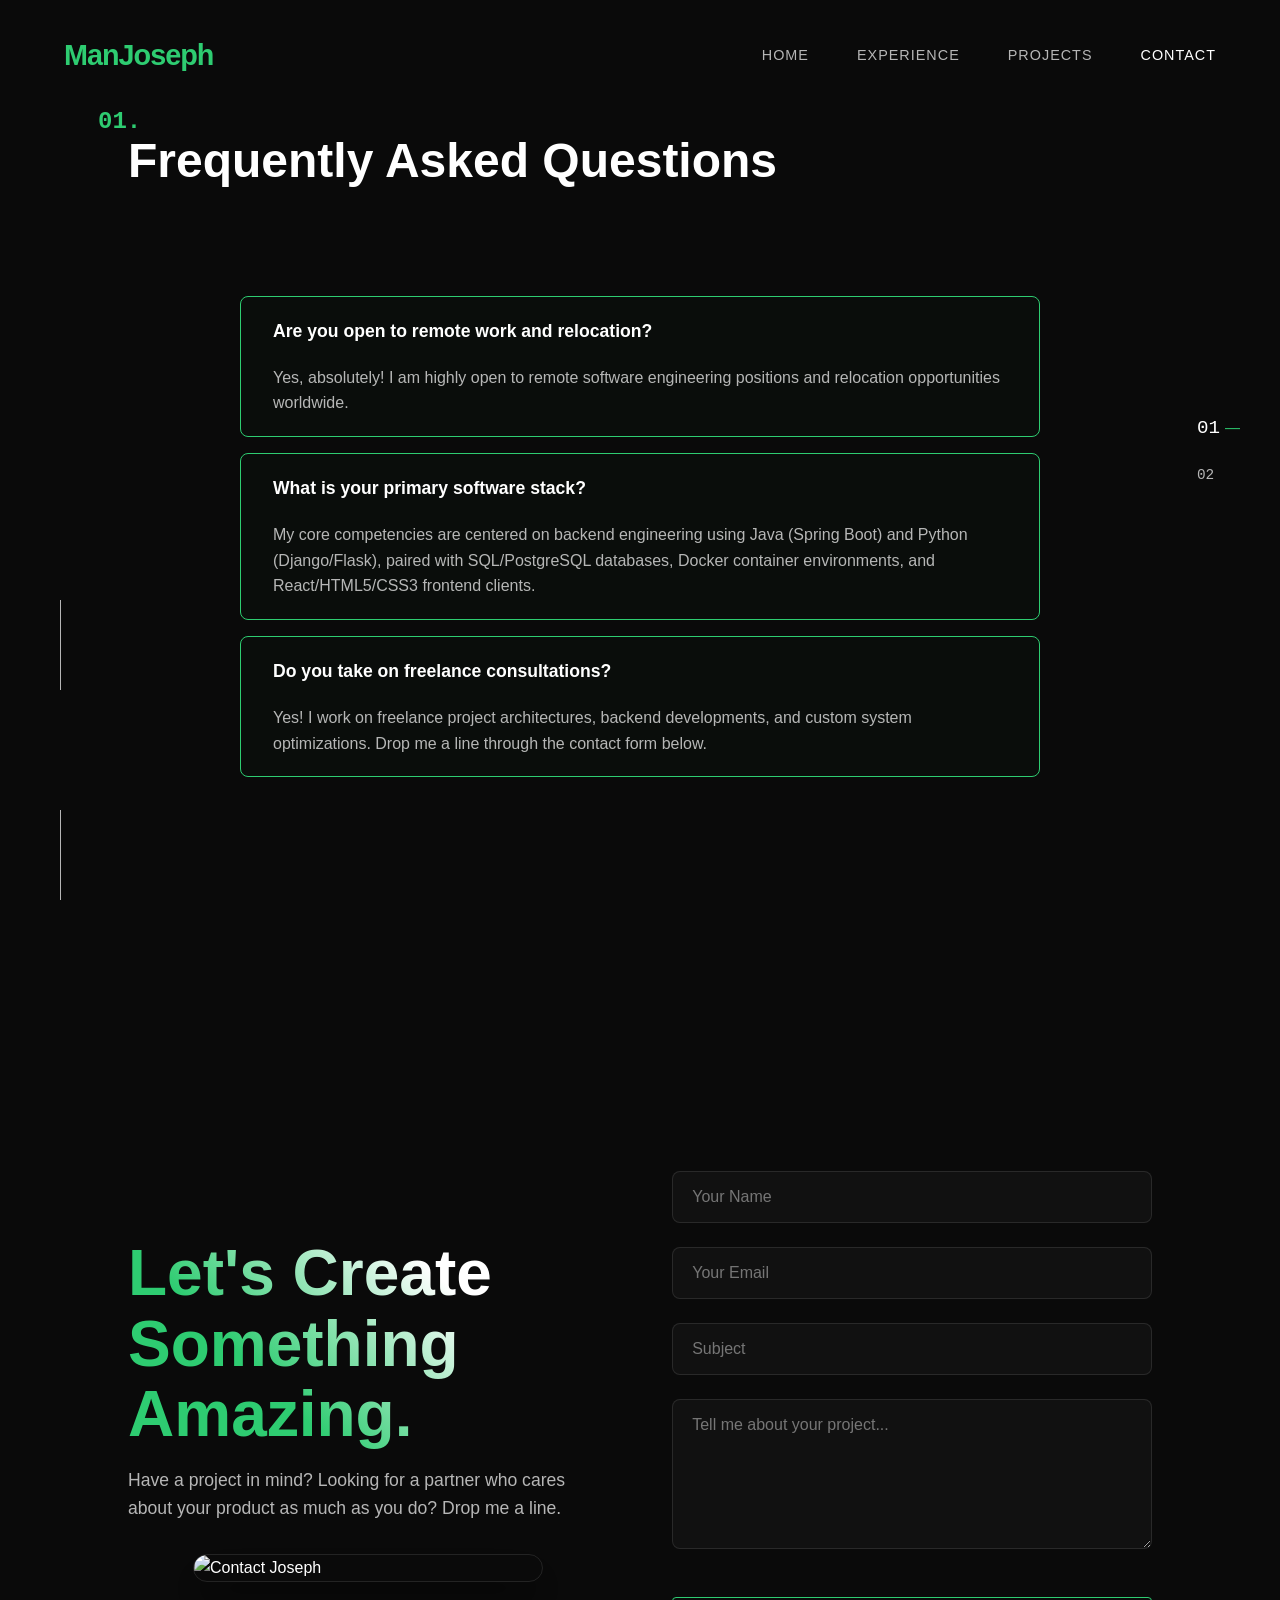
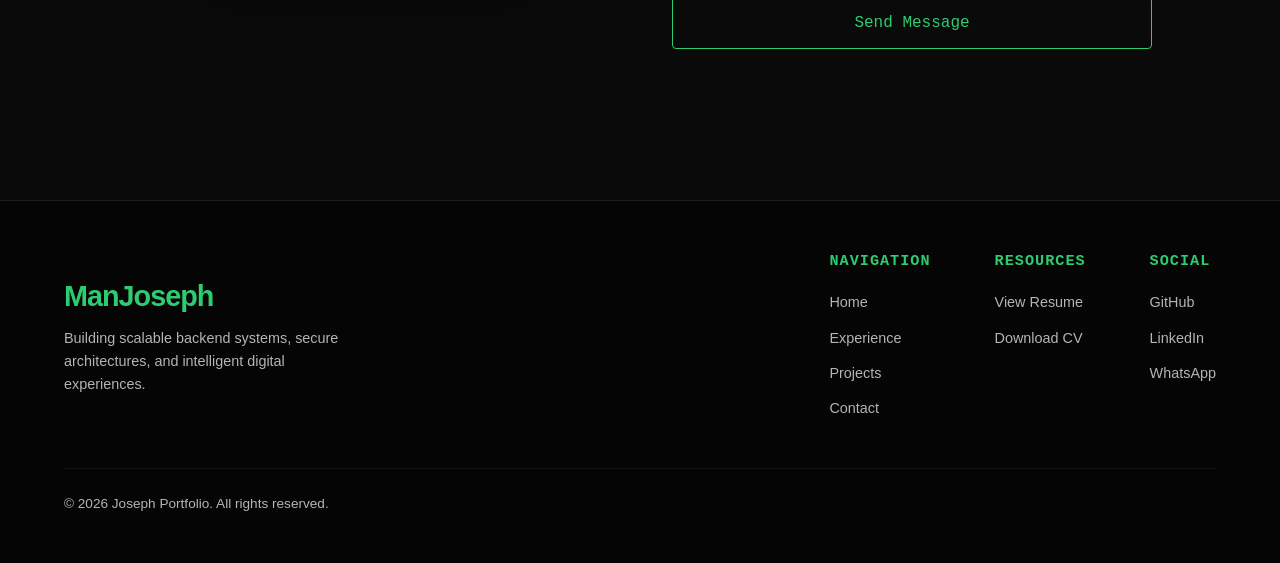
==== commit 1e794cf0: "Remove footer attribution line from all pages" ====
--- a/contacts.html
+++ b/contacts.html
@@ -178,7 +178,6 @@
         </div>
         <div class="footer-bottom">
             <p>&copy; 2026 Joseph Portfolio. All rights reserved.</p>
-            <p>Built with ❤️ by Joseph Manizabayo</p>
         </div>
     </footer>
 
